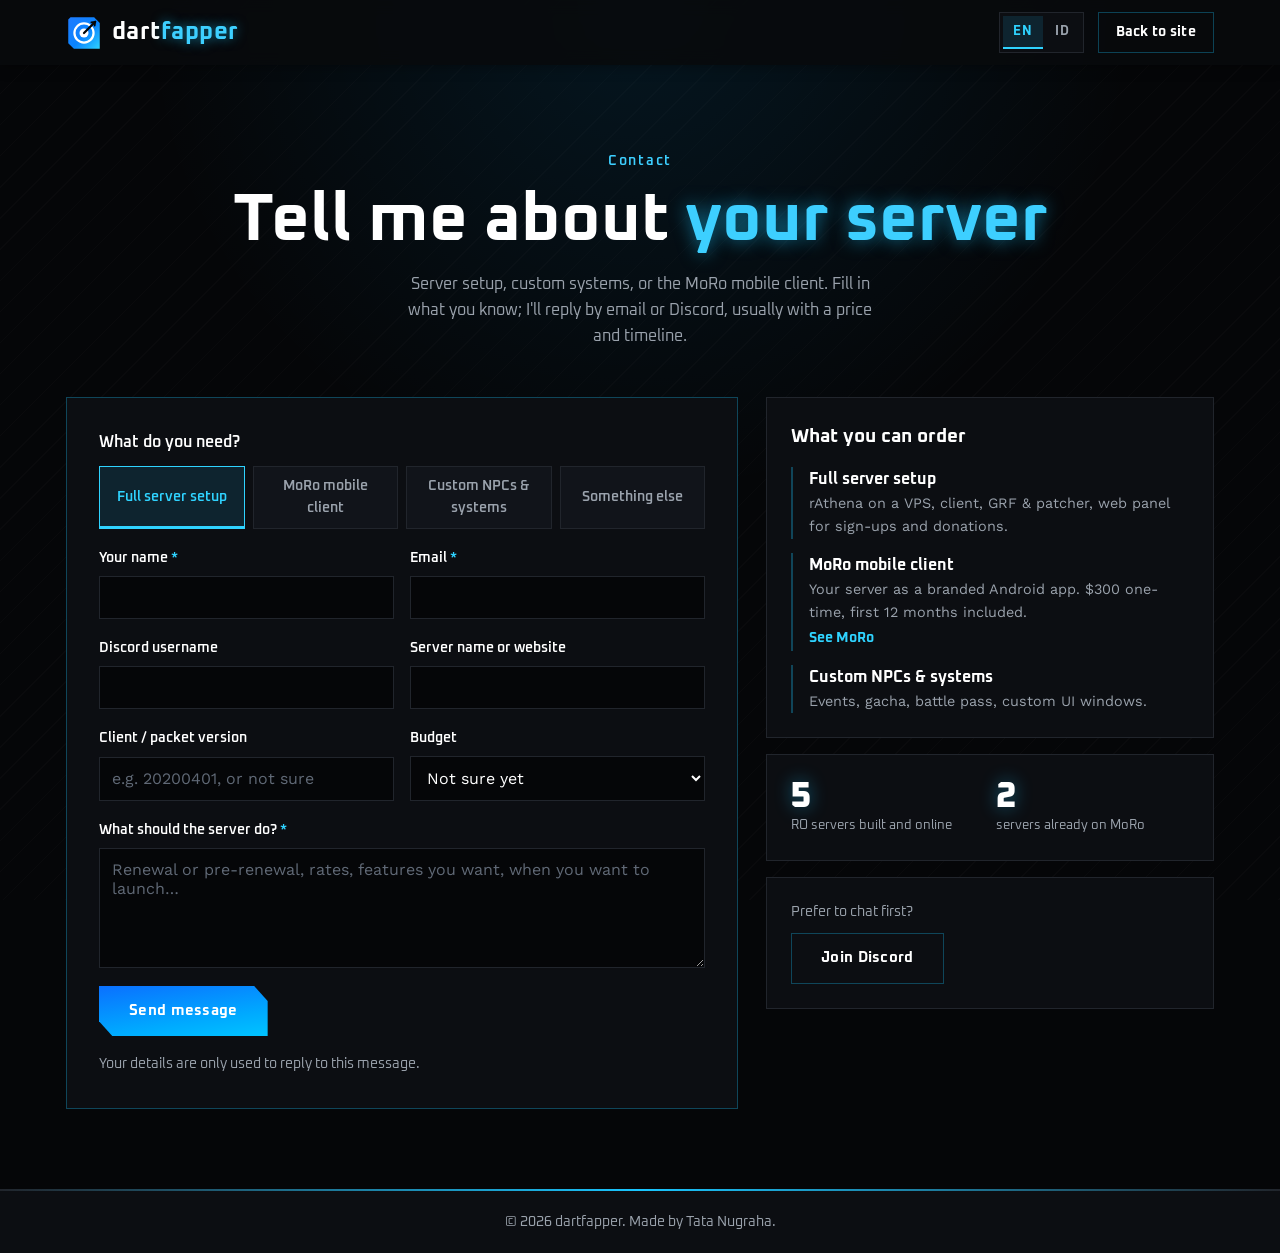
==== contact/index.html @ cf169eae "halaman kontak + endpoint /api/contact untuk lead Google Ads - contact/: form kontak (layanan, nama," ====
<!DOCTYPE html>
<html lang="en">
<head>
  <meta charset="UTF-8">
  <meta name="viewport" content="width=device-width, initial-scale=1.0">
  <title>Contact · Ragnarok server setup & MoRo mobile client · dartfapper</title>
  <meta name="description" content="Contact dartfapper about a Ragnarok Online private server: rAthena setup, custom NPCs and systems, client and patcher, web panel, or the MoRo Android client for your server.">
  <meta property="og:title" content="Contact · dartfapper">
  <meta property="og:description" content="Ragnarok server setup, custom systems, and the MoRo mobile client. Tell me about your server and I'll get back to you.">
  <meta property="og:image" content="../assets/images/servers/newera.jpg">
  <meta name="theme-color" content="#050608">
  <link rel="icon" href="../assets/images/favicon.svg" type="image/svg+xml">

  <link rel="preconnect" href="https://fonts.googleapis.com">
  <link rel="preconnect" href="https://fonts.gstatic.com" crossorigin>
  <link href="https://fonts.googleapis.com/css2?family=Oxanium:wght@400;500;600;700;800&family=Work+Sans:wght@400;600&display=swap" rel="stylesheet">
  <link rel="stylesheet" href="../assets/css/style.css">
</head>

<body>

  <header class="header active" data-header>
    <div class="container">
      <a href="../" class="logo" aria-label="dartfapper home">
        <img src="../assets/images/favicon.svg" width="36" height="36" alt="">
        <span>dart<b>fapper</b></span>
      </a>
      <div class="header-actions">
        <div class="lang-switch" role="group" aria-label="Language">
          <button type="button" data-lang-btn="en" aria-pressed="true">EN</button>
          <button type="button" data-lang-btn="id" aria-pressed="false">ID</button>
        </div>
        <a href="../" class="btn btn-ghost login-btn contact-back" data-i18n="contact.back">Back to site</a>
      </div>
    </div>
  </header>

  <main class="contact-page">
    <section class="section">
      <div class="container">
        <p class="section-subtitle" data-i18n="contact.kicker">Contact</p>
        <h1 class="h1 section-title" data-i18n-html="contact.title">Tell me about <span class="span">your server</span></h1>
        <p class="section-text" data-i18n="contact.text">Server setup, custom systems, or the MoRo mobile client. Fill in what you know; I'll reply by email or Discord, usually with a price and timeline.</p>

        <div class="contact-grid">
          <form class="contact-form" data-contact-form novalidate>
            <fieldset class="contact-services">
              <legend data-i18n="contact.f.service">What do you need?</legend>
              <label><input type="radio" name="service" value="server" checked><span data-i18n="contact.s.server">Full server setup</span></label>
              <label><input type="radio" name="service" value="moro"><span data-i18n="contact.s.moro">MoRo mobile client</span></label>
              <label><input type="radio" name="service" value="custom"><span data-i18n="contact.s.custom">Custom NPCs & systems</span></label>
              <label><input type="radio" name="service" value="other"><span data-i18n="contact.s.other">Something else</span></label>
            </fieldset>

            <div class="contact-row">
              <label class="field req"><span data-i18n="contact.f.name">Your name</span>
                <input name="name" required maxlength="80" autocomplete="name"></label>
              <label class="field req"><span data-i18n="contact.f.email">Email</span>
                <input name="email" type="email" required maxlength="120" autocomplete="email"></label>
            </div>
            <div class="contact-row">
              <label class="field"><span data-i18n="contact.f.discord">Discord username</span>
                <input name="discord" maxlength="60" autocomplete="off"></label>
              <label class="field"><span data-i18n="contact.f.server">Server name or website</span>
                <input name="server" maxlength="120"></label>
            </div>
            <div class="contact-row">
              <label class="field"><span data-i18n="contact.f.packet">Client / packet version</span>
                <input name="packetver" maxlength="40" data-i18n-ph="contact.f.packetPh" placeholder="e.g. 20200401, or not sure"></label>
              <label class="field"><span data-i18n="contact.f.budget">Budget</span>
                <select name="budget">
                  <option value="" data-i18n="contact.b.unsure">Not sure yet</option>
                  <option value="<$100">&lt; $100</option>
                  <option value="$100-300">$100 – $300</option>
                  <option value="$300-1000">$300 – $1,000</option>
                  <option value="$1000+">$1,000+</option>
                </select></label>
            </div>
            <label class="field req"><span data-i18n="contact.f.message">What should the server do?</span>
              <textarea name="message" required minlength="10" maxlength="2000" rows="5" data-i18n-ph="contact.f.messagePh" placeholder="Renewal or pre-renewal, rates, features you want, when you want to launch…"></textarea></label>

            <!-- left empty by people; bots fill it -->
            <label class="hp" aria-hidden="true">Website <input name="website" tabindex="-1" autocomplete="off"></label>

            <p class="contact-error" data-contact-error role="alert" hidden></p>
            <button class="btn btn-primary" type="submit" data-contact-submit data-i18n="contact.submit">Send message</button>
            <p class="contact-note" data-i18n="contact.privacy">Your details are only used to reply to this message.</p>
          </form>

          <aside class="contact-aside">
            <div class="contact-card">
              <h2 data-i18n="contact.a.title">What you can order</h2>
              <ul class="contact-offer">
                <li><strong data-i18n="contact.s.server">Full server setup</strong><span data-i18n="contact.a.server">rAthena on a VPS, client, GRF & patcher, web panel for sign-ups and donations.</span></li>
                <li><strong data-i18n="contact.s.moro">MoRo mobile client</strong><span data-i18n="contact.a.moro">Your server as a branded Android app. $300 one-time, first 12 months included.</span><a href="../moro/" data-i18n="contact.a.moroLink">See MoRo</a></li>
                <li><strong data-i18n="contact.s.custom">Custom NPCs & systems</strong><span data-i18n="contact.a.custom">Events, gacha, battle pass, custom UI windows.</span></li>
              </ul>
            </div>
            <div class="contact-card contact-proof">
              <p><strong>5</strong><span data-i18n="contact.a.servers">RO servers built and online</span></p>
              <p><strong>2</strong><span data-i18n="contact.a.moroCount">servers already on MoRo</span></p>
            </div>
            <div class="contact-card">
              <p class="contact-note" data-i18n="contact.a.discordText">Prefer to chat first?</p>
              <a href="#" class="btn btn-ghost" data-discord target="_blank" rel="noopener" data-i18n="cta.discord">Join Discord</a>
            </div>
          </aside>
        </div>
      </div>
    </section>
  </main>

  <footer class="footer">
    <div class="footer-bottom">
      <div class="container">
        <p class="copyright">&copy; <span data-year></span> dartfapper. <span data-i18n="footer.by">Made by Tata Nugraha.</span></p>
      </div>
    </div>
  </footer>

  <script src="../assets/js/data.js"></script>
  <script src="../assets/js/i18n.js"></script>
  <script src="../assets/js/contact.js"></script>
</body>
</html>
---- assets/css/style.css ----
/*-----------------------------------*\
  #VARIABEL
\*-----------------------------------*/
:root {
  /* warna dasar (ngikutin palet Unigine) */
  /* dasar gelap netral; biru cuma dipakai sebagai cahaya/glow */
  --bg-deep: #050608;
  --bg-surface: #0C0E12;
  --bg-surface-2: #11141A;
  --bg-surface-alpha-90: rgba(8, 10, 13, .9);
  --glow: hsl(195, 100%, 55%);
  --glow-strong: hsl(205, 100%, 60%);
  --glow-alpha-30: hsla(195, 100%, 55%, .3);
  --glow-alpha-12: hsla(195, 100%, 55%, .12);
  --cyan: #2FD3FF;
  --gold: #E0A93B;

  --gradient-1: linear-gradient(to right bottom, hsl(215,100%,52%), hsl(200,100%,50%), hsl(188,100%,50%));
  --gradient-2: linear-gradient(90deg, transparent 0%, hsl(195,100%,55%) 50%, transparent 100%);

  --text-white: #fff;
  --text-gainsboro: hsl(0, 0%, 87%);
  --text-muted: hsl(215, 10%, 64%);
  --text-purple: hsl(195, 100%, 62%);

  --border-space-cadet: hsl(215, 14%, 15%);

  --ff-oxanium: "Oxanium", system-ui, sans-serif;
  --ff-work: "Work Sans", system-ui, sans-serif;

  --section-spacing: 80px;

  --clip-btn: polygon(0 0, 92% 0, 100% 30%, 100% 100%, 8% 100%, 0 70%);
  --clip-card: polygon(0 0, 94% 0, 100% 12%, 100% 100%, 6% 100%, 0 88%);
  --clip-tag: polygon(0 0, 100% 0, 94% 100%, 0 100%);
  --clip-tag-r: polygon(6% 0, 100% 0, 100% 100%, 0 100%);

  --transition-1: 250ms ease;
  --cubic-out: cubic-bezier(.05, .83, .52, .97);
}

/*-----------------------------------*\
  #RESET
\*-----------------------------------*/
*, *::before, *::after { margin: 0; padding: 0; box-sizing: border-box; }
li { list-style: none; }
a, img, span, button { display: block; }
a { color: inherit; text-decoration: none; }
img { height: auto; max-width: 100%; }
button { background: none; border: none; font: inherit; color: inherit; cursor: pointer; }
html { font-family: var(--ff-oxanium); scroll-behavior: smooth; }
body {
  background-color: var(--bg-deep);
  background-image:
    radial-gradient(circle at 50% 0%, hsla(200,100%,50%,.10), transparent 45%),
    repeating-linear-gradient(135deg, hsla(0,0%,100%,.018) 0 1px, transparent 1px 22px);
  background-attachment: fixed;
  color: var(--text-gainsboro);
  font-size: 1rem;
  line-height: 1.6;
  overflow-x: hidden;
}
body.nav-active { overflow: hidden; }
:focus-visible { outline: 3px solid var(--cyan); outline-offset: 3px; }
@media (prefers-reduced-motion: reduce) {
  html { scroll-behavior: auto; }
  *, *::before, *::after { transition: none !important; animation: none !important; }
}

/*-----------------------------------*\
  #KOMPONEN
\*-----------------------------------*/
.container { width: 100%; max-width: 1180px; margin-inline: auto; padding-inline: 16px; }
.section { padding-block: var(--section-spacing); }

.section-subtitle {
  color: var(--text-purple);
  font-weight: 600;
  letter-spacing: .12em;
  font-size: .9rem;
  text-align: center;
  margin-bottom: 10px;
}
.h1, .h2 { color: var(--text-white); line-height: 1.12; font-weight: 700; }
.h1 { font-size: clamp(2.2rem, 6vw, 4.2rem); }
.h2 { font-size: clamp(1.8rem, 4vw, 2.8rem); }
.section-title { text-align: center; margin-bottom: 14px; }
.section-title .span { display: inline; color: var(--text-purple); text-shadow: 0 0 18px hsla(195,100%,55%,.55); }
.section-text { color: var(--text-muted); text-align: center; max-width: 52ch; margin: 0 auto 48px; }

.btn {
  display: inline-block;
  color: var(--text-white);
  font-weight: 700;
  font-size: .95rem;
  letter-spacing: .02em;
  padding: 13px 30px;
  clip-path: var(--clip-btn);
  transition: var(--transition-1);
}
.btn-primary { background: var(--gradient-1); background-size: 200% 100%; background-position: 0 0; }
.btn-primary:hover, .btn-primary:focus-visible { background-position: 100% 0; }
.btn-ghost { clip-path: none; background: transparent; color: var(--text-white); box-shadow: inset 0 0 0 1px var(--glow-alpha-30); }
.btn-ghost:hover, .btn-ghost:focus-visible { background: var(--glow-alpha-12); color: var(--cyan); }
.btn:active { transform: translateY(2px); }

/* reveal pas di-scroll */
[data-reveal] { opacity: 0; transform: translateY(24px); transition: opacity .6s var(--cubic-out), transform .6s var(--cubic-out); }
[data-reveal].revealed { opacity: 1; transform: none; }

/*-----------------------------------*\
  #HEADER
\*-----------------------------------*/
.header {
  position: fixed; inset: 0 0 auto 0; z-index: 10;
  padding-block: 16px;
  transition: var(--transition-1);
}
.header.active { background: var(--bg-surface-alpha-90); backdrop-filter: blur(8px); box-shadow: 0 2px 12px hsla(0,0%,0%,.35); padding-block: 12px; }
.header .container { display: flex; align-items: center; gap: 20px; }

.logo { display: flex; align-items: center; gap: 10px; color: var(--text-white); font-size: 1.5rem; font-weight: 700; letter-spacing: .02em; }
.logo b { color: var(--text-purple); font-weight: 700; text-shadow: 0 0 12px hsla(195,100%,55%,.6); }

.header-actions { margin-inline-start: auto; display: flex; align-items: center; gap: 14px; }
.header-btn { padding: 10px 22px; font-size: .9rem; }
.login-btn { padding: 9px 18px; font-size: .9rem; }
.login-btn[hidden], .account-chip[hidden] { display: none; }

.account-chip { display: flex; align-items: center; gap: 8px; padding: 4px 12px 4px 4px; border: 1px solid var(--border-space-cadet); background: var(--bg-surface); color: var(--text-white); font-weight: 600; font-size: .9rem; transition: var(--transition-1); }
.account-chip:hover, .account-chip:focus-visible { box-shadow: inset 0 0 0 1px var(--glow-alpha-30); color: var(--cyan); }
.account-chip img { width: 28px; height: 28px; border-radius: 50%; object-fit: cover; }
.account-chip span { max-width: 14ch; overflow: hidden; text-overflow: ellipsis; white-space: nowrap; }
@media (max-width: 480px) { .account-chip { padding-right: 4px; } .account-chip span { display: none; } }

.lang-switch { display: flex; border: 1px solid var(--border-space-cadet); background: var(--bg-surface); padding: 3px; gap: 2px; }
.lang-switch button { font-weight: 700; font-size: .8rem; letter-spacing: .06em; padding: 6px 10px; color: var(--text-muted); transition: var(--transition-1); }
.lang-switch button:hover { color: var(--text-white); }
.lang-switch button[aria-pressed="true"] { background: var(--glow-alpha-12); color: var(--cyan); box-shadow: inset 0 -2px 0 var(--cyan); }

.navbar-list { display: flex; gap: 6px; }
.navbar-link {
  color: var(--text-white); font-weight: 600; font-size: .95rem;
  padding: 8px 16px; position: relative; transition: var(--transition-1);
}
.navbar-link::after {
  content: ""; position: absolute; left: 16px; right: 16px; bottom: 2px; height: 2px;
  background: var(--gradient-1); transform: scaleX(0); transition: var(--transition-1);
}
.navbar-link:hover::after, .navbar-link.active::after { transform: scaleX(1); }

.nav-toggle-btn { display: none; flex-direction: column; gap: 5px; padding: 6px; }
.nav-toggle-btn .line { width: 26px; height: 3px; background: var(--text-white); transition: var(--transition-1); }
.nav-toggle-btn.active .line:nth-child(1) { transform: translateY(8px) rotate(45deg); }
.nav-toggle-btn.active .line:nth-child(2) { opacity: 0; }
.nav-toggle-btn.active .line:nth-child(3) { transform: translateY(-8px) rotate(-45deg); }

/*-----------------------------------*\
  #HERO
\*-----------------------------------*/
.hero {
  padding-top: 150px;
  text-align: center;
  position: relative;
  overflow: hidden;
  background: radial-gradient(ellipse at 50% 85%, hsla(198,100%,50%,.22), transparent 55%);
}
.hero-title { margin-bottom: 18px; }
.hero-text { font-family: var(--ff-work); color: var(--text-muted); max-width: 50ch; margin: 0 auto 30px; font-size: 1.05rem; }
.hero-cta { display: flex; gap: 14px; justify-content: center; flex-wrap: wrap; }
.hero-stats { display: flex; justify-content: center; gap: 0; margin-top: 44px; flex-wrap: wrap; }
.hero-stats li { padding: 4px 32px; text-align: center; border-left: 1px solid var(--border-space-cadet); }
.hero-stats li:first-child { border-left: 0; }
.hero-stats strong { display: block; font-size: 2rem; font-weight: 800; color: var(--text-white); line-height: 1.1; text-shadow: 0 0 18px hsla(195,100%,55%,.45); }
.hero-stats span { font-size: .85rem; color: var(--text-muted); }
.hero-banner { margin-top: 24px; max-width: 1200px; margin-inline: auto; position: relative; }
.hero-banner::after {
  content: ""; position: absolute; left: 0; right: 0; bottom: 0; height: 30%;
  background: linear-gradient(to top, var(--bg-deep), transparent);
}
.hero-banner img { width: 100%; animation: float 6s ease-in-out infinite; }
@keyframes float { 50% { transform: translateY(-10px); } }

/*-----------------------------------*\
  #GAMES (gaya match list)
\*-----------------------------------*/
.game-list { display: grid; gap: 28px; }

.game-item {
  display: grid;
  grid-template-columns: 120px 1fr 180px 220px;
  align-items: center;
  gap: 24px;
  padding: 22px 28px;
  background: linear-gradient(90deg, hsla(198,100%,50%,.07), var(--bg-surface) 40%);
  border: 1px solid var(--border-space-cadet);
  clip-path: var(--clip-card);
  position: relative;
  transition: var(--transition-1);
}
.game-item::before {
  content: ""; position: absolute; left: 0; right: 0; bottom: 0; height: 2px; background: var(--gradient-2);
}
.game-item:hover { border-color: var(--glow-alpha-30); box-shadow: 0 0 24px var(--glow-alpha-12) inset; }

.game-emblem { width: 120px; filter: drop-shadow(0 0 14px hsla(195,100%,55%,.35)); }

.game-name { color: var(--text-white); font-size: clamp(1.4rem, 2.6vw, 2rem); font-weight: 700; line-height: 1.1; margin-bottom: 8px; }
.game-tag {
  display: inline-block; font-size: .8rem; font-weight: 600; color: var(--text-white);
  background: var(--gradient-1); padding: 3px 18px 3px 10px; clip-path: var(--clip-tag); margin-bottom: 10px;
}
.game-blurb { color: var(--text-muted); font-family: var(--ff-work); font-size: .95rem; max-width: 52ch; }

.game-status { text-align: center; }
.status-word { font-size: 2rem; font-weight: 800; line-height: 1; color: var(--text-white); }
.status-word[data-s="live"] { color: #4BE38A; }
.status-word[data-s="beta"] { color: var(--gold); }
.status-word[data-s="soon"] { color: var(--text-purple); }
.status-word { text-shadow: 0 0 16px currentColor; }
.status-info { font-size: .85rem; color: var(--text-muted); margin-top: 6px; }
.status-dot { display: inline-block; width: 9px; height: 9px; border-radius: 50%; background: #4BE38A; margin-right: 6px; vertical-align: middle; box-shadow: 0 0 0 0 #4BE38A; animation: ping 2s infinite; }
@keyframes ping { 70% { box-shadow: 0 0 0 8px transparent; } }

.game-action { text-align: right; }
.game-action .btn { width: 100%; text-align: center; }
.btn-off {
  display: inline-block; width: 100%; text-align: center; padding: 13px 20px;
  font-weight: 600; font-size: .9rem; color: var(--text-muted);
  border: 1px dashed var(--border-space-cadet);
}

/*-----------------------------------*\
  #PORTFOLIO
\*-----------------------------------*/
.server-grid { display: grid; grid-template-columns: repeat(3, 1fr); gap: 24px; }
.server-item.is-featured { grid-column: span 2; }
.server-item.is-wide { grid-column: 1 / -1; }
.is-wide .server-card { display: grid; grid-template-columns: 1.3fr 1fr; }
.is-wide .browser { border-bottom: 0; border-right: 1px solid var(--border-space-cadet); }
.is-wide .server-body { display: flex; flex-direction: column; justify-content: center; padding: 28px 32px; }
.is-wide .server-name { font-size: 1.8rem; }
.server-card {
  display: flex; flex-direction: column; height: 100%;
  background: var(--bg-surface); border: 1px solid var(--border-space-cadet);
  position: relative; transition: border-color .25s ease, box-shadow .25s ease, transform .25s ease;
}
a.server-card:hover, a.server-card:focus-visible { border-color: var(--glow-alpha-30); box-shadow: 0 0 0 1px var(--glow-alpha-12), 0 18px 40px -18px hsla(195,100%,50%,.45); transform: translateY(-3px); }
.browser { border-bottom: 1px solid var(--border-space-cadet); }
.browser-bar { display: flex; align-items: center; gap: 12px; padding: 8px 12px; background: var(--bg-surface-2); }
.browser-bar .dots { display: flex; gap: 5px; }
.browser-bar .dots i { width: 8px; height: 8px; border-radius: 50%; background: #262C38; }
.browser-bar .url { flex: 1; font-size: .75rem; color: var(--text-muted); background: var(--bg-deep); padding: 3px 10px; white-space: nowrap; overflow: hidden; text-overflow: ellipsis; }
.browser-shot { aspect-ratio: 16 / 10; overflow: hidden; position: relative; background: var(--bg-deep); }
.browser-shot img { width: 100%; height: 100%; object-fit: cover; object-position: top center; transition: transform .6s var(--cubic-out), filter .3s ease; filter: saturate(.9) brightness(.92); }
.browser-shot::after { content: ""; position: absolute; inset: 0; background: linear-gradient(to top, hsla(220,20%,4%,.55), transparent 45%); }
a.server-card:hover .browser-shot img { transform: scale(1.04); filter: none; }
.is-featured .browser-shot { aspect-ratio: auto; flex: 1; min-height: 220px; }
.is-featured .browser-shot img { position: absolute; inset: 0; }
.is-featured .browser { flex: 1; display: flex; flex-direction: column; }

.server-body { padding: 18px 20px 20px; }
.server-head { display: flex; justify-content: space-between; align-items: center; gap: 10px; margin-bottom: 6px; }
.server-name { color: var(--text-white); font-size: 1.35rem; line-height: 1.15; }
.is-featured .server-name { font-size: 1.8rem; }
.server-status { display: inline-flex; align-items: center; font-size: .78rem; font-weight: 700; padding: 3px 10px; border: 1px solid; white-space: nowrap; }
.server-status[data-s="online"] { color: #4BE38A; border-color: hsla(145,70%,58%,.35); background: hsla(145,70%,58%,.08); }
.server-status[data-s="soon"] { color: var(--cyan); border-color: var(--glow-alpha-30); background: var(--glow-alpha-12); }
.server-status[data-s="offline"] { color: var(--text-muted); border-color: var(--border-space-cadet); }
.server-status .status-dot { width: 7px; height: 7px; }
.server-meta { display: flex; align-items: center; gap: 10px; font-size: .88rem; color: var(--text-muted); margin-bottom: 14px; flex-wrap: wrap; }
.chip { display: inline-block; font-size: .75rem; font-weight: 700; color: var(--text-white); background: var(--gradient-1); padding: 2px 14px 2px 8px; clip-path: var(--clip-tag); }
.server-stats { display: grid; grid-template-columns: 1fr 1fr; gap: 1px; background: var(--border-space-cadet); border: 1px solid var(--border-space-cadet); margin-bottom: 14px; }
.server-stats div { background: var(--bg-surface); padding: 8px 12px; }
.server-stats dt { font-size: .72rem; color: var(--text-muted); }
.server-stats dd { font-size: 1rem; font-weight: 700; color: var(--text-white); }
.server-link { display: inline-flex; align-items: center; gap: 8px; font-weight: 700; font-size: .85rem; color: var(--cyan); }
.server-link::before { content: ""; width: 22px; height: 2px; background: var(--gradient-1); transition: width .25s ease; }
a.server-card:hover .server-link::before { width: 34px; }
.server-card[data-status="soon"] .server-link { color: var(--text-muted); }

/*-----------------------------------*\
  #JASA
\*-----------------------------------*/
.service { padding-top: 0; }
.service-card {
  display: grid; grid-template-columns: 1fr 260px; align-items: center; gap: 40px;
  padding: 48px 56px;
  background:
    radial-gradient(circle at 85% 50%, hsla(198,100%,50%,.18), transparent 45%),
    var(--bg-surface);
  border: 1px solid var(--glow-alpha-30);
  clip-path: var(--clip-card);
}
.service-copy .section-subtitle { text-align: left; }
.service-copy .h2 { margin-bottom: 14px; }
.service-text { font-family: var(--ff-work); color: var(--text-gainsboro); max-width: 52ch; margin-bottom: 18px; }
.service-points { display: grid; grid-template-columns: 1fr 1fr; gap: 8px 24px; margin-bottom: 28px; }
.service-points li { padding-left: 22px; position: relative; font-size: .95rem; }
.service-points li::before {
  content: ""; position: absolute; left: 0; top: .5em; width: 10px; height: 10px;
  background: var(--gradient-1); clip-path: polygon(50% 0, 100% 50%, 50% 100%, 0 50%);
}
.service-proof { text-align: center; padding: 28px 10px; border-left: 1px solid var(--glow-alpha-30); }
.service-proof strong { display: block; font-size: 5rem; font-weight: 800; line-height: 1; color: var(--text-white); text-shadow: 0 0 30px hsla(195,100%,55%,.6); }
.service-proof span { color: var(--text-muted); font-size: .95rem; }

/*-----------------------------------*\
  #NEWS
\*-----------------------------------*/
.news-list { display: grid; grid-template-columns: repeat(3, 1fr); gap: 28px; }

.news-card {
  background: var(--bg-surface);
  border: 1px solid var(--border-space-cadet);
  height: 100%;
  display: flex; flex-direction: column;
  transition: var(--transition-1);
}
.news-card:hover { transform: translateY(-4px); border-color: var(--glow-alpha-30); box-shadow: 0 0 28px var(--glow-alpha-12); }

.news-thumb {
  aspect-ratio: 16 / 10; position: relative; overflow: hidden;
  display: grid; place-items: center;
  background:
    radial-gradient(circle at 50% 55%, hsla(198,100%,50%,.28), transparent 60%),
    repeating-linear-gradient(135deg, hsla(0,0%,100%,.05) 0 2px, transparent 2px 16px),
    var(--bg-surface-2);
}
.news-thumb img { width: 46%; transition: transform .5s var(--cubic-out); filter: drop-shadow(0 10px 20px hsla(0,0%,0%,.5)); }
.news-card:hover .news-thumb img { transform: scale(1.08) rotate(-3deg); }
.news-chip {
  position: absolute; left: 0; bottom: 0; background: var(--gradient-1);
  color: var(--text-white); font-size: .75rem; font-weight: 700; padding: 4px 18px 4px 12px; clip-path: var(--clip-tag);
}

.news-body { padding: 20px 22px 24px; display: flex; flex-direction: column; flex: 1; }
.news-date { font-size: .82rem; color: var(--text-purple); margin-bottom: 8px; }
.news-title { color: var(--text-white); font-size: 1.2rem; line-height: 1.3; margin-bottom: 10px; }
.news-text { font-family: var(--ff-work); font-size: .93rem; color: var(--text-muted); margin-bottom: 16px; flex: 1; }
.news-link { font-weight: 700; font-size: .85rem; color: var(--text-white); display: inline-flex; align-items: center; gap: 8px; }
.news-link::before { content: ""; width: 26px; height: 2px; background: var(--gradient-1); }
.news-link:hover { color: var(--cyan); }

/*-----------------------------------*\
  #FOOTER
\*-----------------------------------*/
.footer { background: var(--bg-surface); border-top: 1px solid var(--border-space-cadet); position: relative; }
.footer::before { content: ""; position: absolute; top: -1px; left: 0; right: 0; height: 2px; background: var(--gradient-2); }
.footer-top .container { display: grid; grid-template-columns: 1.4fr 1fr 1fr 1.4fr; gap: 40px; }
.footer-text { font-family: var(--ff-work); font-size: .93rem; color: var(--text-muted); margin: 14px 0 18px; max-width: 36ch; }
.footer-list-title { color: var(--text-white); font-weight: 700; font-size: 1.1rem; margin-bottom: 14px; }
.footer-link { color: var(--text-muted); padding-block: 5px; transition: var(--transition-1); }
.footer-link:hover { color: var(--text-purple); transform: translateX(4px); }

.footer-bottom { border-top: 1px solid var(--border-space-cadet); padding-block: 20px; }
.copyright { font-size: .88rem; color: var(--text-muted); text-align: center; }
.copyright.small { font-size: .78rem; opacity: .8; margin-top: 4px; }
.copyright a, .copyright span { display: inline; }
.copyright a { color: var(--text-purple); }

.back-top-btn {
  position: fixed; right: 20px; bottom: 20px; z-index: 5;
  width: 44px; height: 44px; display: grid; place-items: center;
  background: var(--gradient-1); color: var(--text-white); clip-path: var(--clip-btn);
  opacity: 0; visibility: hidden; transform: translateY(10px); transition: var(--transition-1);
}
.back-top-btn.active { opacity: 1; visibility: visible; transform: none; }

/*-----------------------------------*\
  #RESPONSIVE
\*-----------------------------------*/
@media (max-width: 1000px) {
  .game-item { grid-template-columns: 100px 1fr; row-gap: 18px; }
  .game-emblem { width: 100px; }
  .game-status { text-align: left; display: flex; align-items: baseline; gap: 12px; }
  .game-status, .game-action { grid-column: 2; }
  .game-action .btn, .btn-off { width: auto; }
  .news-list { grid-template-columns: repeat(2, 1fr); }
  .footer-top .container { grid-template-columns: 1fr 1fr; }
  .service-card { grid-template-columns: 1fr; padding: 36px 28px; }
  .service-proof { border-left: 0; border-top: 1px solid var(--glow-alpha-30); text-align: left; padding: 20px 0 0; }
  .server-grid { grid-template-columns: repeat(2, 1fr); }
  .server-item.is-featured { grid-column: span 2; }
  .is-featured .browser-shot { aspect-ratio: 16 / 9; min-height: 0; flex: none; }
  .is-featured .browser-shot img { position: static; }
  .is-wide .server-card { grid-template-columns: 1fr; }
  .is-wide .browser { border-right: 0; border-bottom: 1px solid var(--border-space-cadet); }
}

@media (max-width: 820px) {
  .nav-toggle-btn { display: flex; }
  .header-btn { display: none; }
  .header .container { justify-content: space-between; }
  .hero-stats li { padding: 4px 18px; }
  .navbar {
    position: fixed; inset: 68px 0 auto 0; background: var(--bg-surface);
    border-bottom: 1px solid var(--border-space-cadet);
    max-height: 0; overflow: hidden; transition: max-height .35s ease;
  }
  .navbar.active { max-height: 320px; }
  .navbar-list { flex-direction: column; padding: 10px 16px 18px; }
  .navbar-link { padding: 12px 0; }
  .navbar-link::after { left: 0; right: auto; width: 40px; }
}

@media (max-width: 600px) {
  :root { --section-spacing: 56px; }
  .hero { padding-top: 120px; }
  .game-item { grid-template-columns: 72px 1fr; padding: 18px; gap: 16px; clip-path: none; }
  .game-emblem { width: 72px; }
  .game-status, .game-action { grid-column: 1 / -1; }
  .game-action .btn, .btn-off { width: 100%; }
  .news-list { grid-template-columns: 1fr; }
  .footer-top .container { grid-template-columns: 1fr; }
  .service-card { clip-path: none; padding: 28px 20px; }
  .service-points { grid-template-columns: 1fr; }
  .server-grid { grid-template-columns: 1fr; }
  .server-item.is-featured, .server-item.is-wide { grid-column: auto; }
  .hero-stats { display: grid; grid-template-columns: repeat(3, 1fr); }
  .hero-stats li { padding: 4px 6px; }
  .hero-stats strong { font-size: 1.5rem; }
  .hero-stats span { font-size: .75rem; display: block; line-height: 1.3; }
  .hero-cta .btn { flex: 1 1 100%; text-align: center; }
}

/*-----------------------------------*\
  #KONTAK (contact/)
\*-----------------------------------*/
.contact-page { padding-top: 70px; min-height: calc(100vh - 70px); }
.contact-grid { display: grid; grid-template-columns: 1.5fr 1fr; gap: 28px; align-items: start; text-align: left; }
.contact-form, .contact-card { background: var(--bg-surface); border: 1px solid var(--border-space-cadet); }
.contact-form { display: grid; gap: 18px; padding: 32px; border-color: var(--glow-alpha-30); }
.contact-services { border: 0; display: grid; grid-template-columns: repeat(4, 1fr); gap: 8px; }
.contact-services legend { color: var(--text-white); font-weight: 600; margin-bottom: 10px; }
.contact-services label { position: relative; cursor: pointer; }
.contact-services input { position: absolute; opacity: 0; }
.contact-services span { display: grid; place-items: center; height: 100%; min-height: 52px; padding: 8px 10px; text-align: center; font-weight: 600; font-size: .88rem; color: var(--text-muted); border: 1px solid var(--border-space-cadet); background: var(--bg-surface-2); transition: var(--transition-1); }
.contact-services label:hover span { color: var(--text-white); }
.contact-services input:checked + span { color: var(--cyan); border-color: var(--cyan); background: var(--glow-alpha-12); box-shadow: inset 0 -2px 0 var(--cyan); }
.contact-services input:focus-visible + span { outline: 3px solid var(--cyan); outline-offset: 2px; }
.contact-row { display: grid; grid-template-columns: 1fr 1fr; gap: 16px; }
.field { display: grid; gap: 6px; font-weight: 600; font-size: .9rem; color: var(--text-white); }
.field span { display: inline; }
.field input, .field select, .field textarea {
  width: 100%; font: 400 1rem var(--ff-work); color: var(--text-white);
  background: var(--bg-deep); border: 1px solid var(--border-space-cadet); padding: 11px 12px; transition: var(--transition-1);
}
.field textarea { resize: vertical; min-height: 120px; }
.field input:focus, .field select:focus, .field textarea:focus { outline: none; border-color: var(--cyan); box-shadow: 0 0 0 3px var(--glow-alpha-12); }
.field ::placeholder { color: hsl(215, 10%, 42%); }
.hp { position: absolute; left: -9999px; width: 1px; height: 1px; overflow: hidden; }
.contact-error { color: #FF7A7A; background: hsla(0,100%,70%,.08); border: 1px solid hsla(0,100%,70%,.3); padding: 10px 14px; font-size: .92rem; }
.contact-error[hidden] { display: none; }
.contact-form .btn { justify-self: start; }
.contact-form .btn:disabled { opacity: .6; cursor: wait; }
.contact-note { font-size: .85rem; color: var(--text-muted); }
.contact-aside { display: grid; gap: 16px; }
.contact-card { padding: 24px; }
.contact-card h2 { color: var(--text-white); font-size: 1.2rem; margin-bottom: 14px; }
.contact-card .btn { margin-top: 10px; }
.contact-offer { display: grid; gap: 14px; }
.contact-offer li { padding-left: 16px; border-left: 2px solid var(--glow-alpha-30); }
.contact-offer strong { display: block; color: var(--text-white); }
.contact-offer span { display: block; font-family: var(--ff-work); font-size: .9rem; color: var(--text-muted); }
.contact-offer a { display: inline-block; margin-top: 4px; font-weight: 700; font-size: .85rem; color: var(--cyan); }
.contact-proof { display: grid; grid-template-columns: 1fr 1fr; gap: 12px; }
.contact-proof strong { display: block; font-size: 2.2rem; font-weight: 800; line-height: 1; color: var(--text-white); text-shadow: 0 0 18px hsla(195,100%,55%,.45); }
.contact-proof span { font-size: .82rem; color: var(--text-muted); }
.contact-thanks { text-align: center; padding-block: 60px; }
.contact-thanks .hero-cta { margin-top: 8px; }
.contact-page [data-reveal] { opacity: 1; transform: none; }
@media (max-width: 900px) {
  .contact-grid { grid-template-columns: 1fr; }
  .contact-services { grid-template-columns: 1fr 1fr; }
}
@media (max-width: 600px) {
  .contact-form { padding: 22px 16px; }
  .contact-row { grid-template-columns: 1fr; }
  .contact-form .btn { justify-self: stretch; text-align: center; }
}
.service-cta { justify-content: flex-start; }
.field.req > span:first-child::after { content: " *"; color: var(--cyan); }
@media (max-width: 480px) { .contact-back { display: none; } }
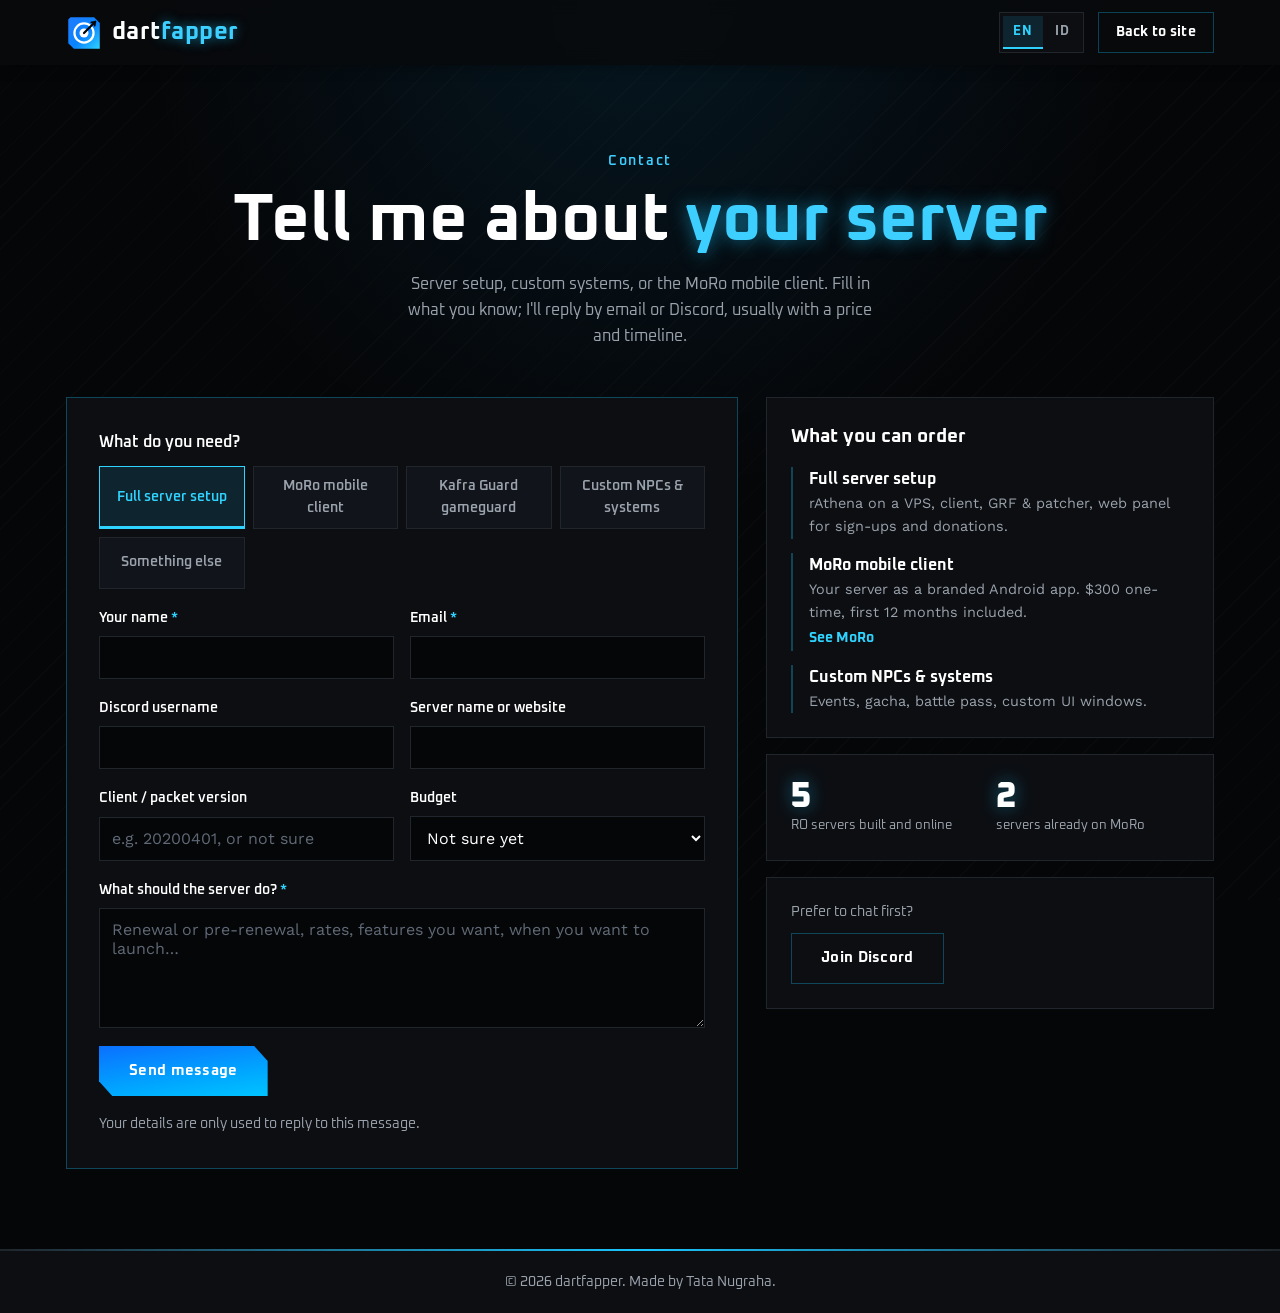
==== commit 429bc861: "situs: moro jadi MoRo (Mobile RO Engine), kartu Kafra Guard (Gameguard) di beranda, section dashboar" ====
--- a/contact/index.html
+++ b/contact/index.html
@@ -14,7 +14,7 @@
   <link rel="preconnect" href="https://fonts.googleapis.com">
   <link rel="preconnect" href="https://fonts.gstatic.com" crossorigin>
   <link href="https://fonts.googleapis.com/css2?family=Oxanium:wght@400;500;600;700;800&family=Work+Sans:wght@400;600&display=swap" rel="stylesheet">
-  <link rel="stylesheet" href="../assets/css/style.css">
+  <link rel="stylesheet" href="../assets/css/style.css?v=20261030e">
 </head>
 
 <body>
@@ -48,6 +48,7 @@
               <legend data-i18n="contact.f.service">What do you need?</legend>
               <label><input type="radio" name="service" value="server" checked><span data-i18n="contact.s.server">Full server setup</span></label>
               <label><input type="radio" name="service" value="moro"><span data-i18n="contact.s.moro">MoRo mobile client</span></label>
+              <label><input type="radio" name="service" value="kafra"><span data-i18n="contact.s.kafra">Kafra Guard gameguard</span></label>
               <label><input type="radio" name="service" value="custom"><span data-i18n="contact.s.custom">Custom NPCs & systems</span></label>
               <label><input type="radio" name="service" value="other"><span data-i18n="contact.s.other">Something else</span></label>
             </fieldset>
@@ -118,8 +119,8 @@
     </div>
   </footer>
 
-  <script src="../assets/js/data.js"></script>
-  <script src="../assets/js/i18n.js"></script>
-  <script src="../assets/js/contact.js"></script>
+  <script src="../assets/js/data.js?v=20261030e"></script>
+  <script src="../assets/js/i18n.js?v=20261030e"></script>
+  <script src="../assets/js/contact.js?v=20261030e"></script>
 </body>
 </html>
--- a/assets/css/style.css
+++ b/assets/css/style.css
@@ -60,7 +60,6 @@
   line-height: 1.6;
   overflow-x: hidden;
 }
-body.nav-active { overflow: hidden; }
 :focus-visible { outline: 3px solid var(--cyan); outline-offset: 3px; }
 @media (prefers-reduced-motion: reduce) {
   html { scroll-behavior: auto; }
@@ -125,35 +124,51 @@
 .header-actions { margin-inline-start: auto; display: flex; align-items: center; gap: 14px; }
 .header-btn { padding: 10px 22px; font-size: .9rem; }
 .login-btn { padding: 9px 18px; font-size: .9rem; }
-.login-btn[hidden], .account-chip[hidden] { display: none; }
-
-.account-chip { display: flex; align-items: center; gap: 8px; padding: 4px 12px 4px 4px; border: 1px solid var(--border-space-cadet); background: var(--bg-surface); color: var(--text-white); font-weight: 600; font-size: .9rem; transition: var(--transition-1); }
-.account-chip:hover, .account-chip:focus-visible { box-shadow: inset 0 0 0 1px var(--glow-alpha-30); color: var(--cyan); }
-.account-chip img { width: 28px; height: 28px; border-radius: 50%; object-fit: cover; }
-.account-chip span { max-width: 14ch; overflow: hidden; text-overflow: ellipsis; white-space: nowrap; }
-@media (max-width: 480px) { .account-chip { padding-right: 4px; } .account-chip span { display: none; } }
+
 
 .lang-switch { display: flex; border: 1px solid var(--border-space-cadet); background: var(--bg-surface); padding: 3px; gap: 2px; }
 .lang-switch button { font-weight: 700; font-size: .8rem; letter-spacing: .06em; padding: 6px 10px; color: var(--text-muted); transition: var(--transition-1); }
 .lang-switch button:hover { color: var(--text-white); }
 .lang-switch button[aria-pressed="true"] { background: var(--glow-alpha-12); color: var(--cyan); box-shadow: inset 0 -2px 0 var(--cyan); }
 
-.navbar-list { display: flex; gap: 6px; }
-.navbar-link {
-  color: var(--text-white); font-weight: 600; font-size: .95rem;
-  padding: 8px 16px; position: relative; transition: var(--transition-1);
-}
-.navbar-link::after {
-  content: ""; position: absolute; left: 16px; right: 16px; bottom: 2px; height: 2px;
-  background: var(--gradient-1); transform: scaleX(0); transition: var(--transition-1);
-}
-.navbar-link:hover::after, .navbar-link.active::after { transform: scaleX(1); }
-
-.nav-toggle-btn { display: none; flex-direction: column; gap: 5px; padding: 6px; }
-.nav-toggle-btn .line { width: 26px; height: 3px; background: var(--text-white); transition: var(--transition-1); }
-.nav-toggle-btn.active .line:nth-child(1) { transform: translateY(8px) rotate(45deg); }
-.nav-toggle-btn.active .line:nth-child(2) { opacity: 0; }
-.nav-toggle-btn.active .line:nth-child(3) { transform: translateY(-8px) rotate(-45deg); }
+/* Left section rail: small stars, the active section becomes a glowing sparkle. */
+.section-rail {
+  position: fixed; left: 26px; top: 50%; transform: translateY(-50%); z-index: 9;
+  display: flex; flex-direction: column; align-items: center; gap: 30px;
+}
+.section-rail::before {
+  content: ""; position: absolute; top: 6px; bottom: 6px; left: 50%; width: 1px; transform: translateX(-50%);
+  background: linear-gradient(to bottom, transparent, hsla(195,100%,80%,.28) 12%, hsla(195,100%,80%,.28) 88%, transparent);
+}
+.rail-link { position: relative; display: grid; place-items: center; width: 30px; height: 30px; }
+.rail-link::before {
+  content: ""; width: 9px; height: 13px; background: var(--text-gainsboro); opacity: .75;
+  clip-path: polygon(50% 0, 64% 36%, 100% 50%, 64% 64%, 50% 100%, 36% 64%, 0 50%, 36% 36%);
+  transition: var(--transition-1);
+}
+.rail-link::after {
+  content: ""; position: absolute; left: -10px; right: -10px; top: 50%; height: 1px;
+  background: linear-gradient(to right, transparent, var(--cyan), transparent);
+  opacity: 0; transform: scaleX(.3); transition: var(--transition-1);
+}
+.rail-link:hover::before, .rail-link:focus-visible::before { opacity: 1; background: var(--cyan); }
+.rail-link[aria-current="true"] { filter: drop-shadow(0 0 6px var(--glow)); }
+.rail-link[aria-current="true"]::before { width: 24px; height: 24px; opacity: 1; background: var(--text-white); }
+.rail-link[aria-current="true"]::after { opacity: .9; transform: none; }
+.rail-label {
+  position: absolute; left: calc(100% + 10px); top: 50%; transform: translate(-6px, -50%);
+  font-family: var(--ff-oxanium); font-weight: 600; font-size: .85rem; letter-spacing: .04em; white-space: nowrap;
+  color: var(--text-white); background: var(--bg-surface-alpha-90); padding: 4px 10px;
+  box-shadow: inset 0 0 0 1px var(--glow-alpha-30); opacity: 0; pointer-events: none; transition: var(--transition-1);
+}
+.rail-link:hover .rail-label, .rail-link:focus-visible .rail-label { opacity: 1; transform: translate(0, -50%); }
+.header-contact { padding: 9px 18px; font-size: .9rem; white-space: nowrap; }
+@media (max-width: 1260px) and (min-width: 601px) {
+  .section-rail { left: 10px; }
+  main .container, .footer .container { padding-left: 56px; }
+}
+@media (max-width: 600px) { .section-rail, .header-contact { display: none; } }
+@media (max-width: 480px) { .header .container { gap: 10px; } .header-actions { gap: 8px; } .login-btn { padding: 8px 12px; } }
 
 /*-----------------------------------*\
   #HERO
@@ -175,10 +190,19 @@
 .hero-stats span { font-size: .85rem; color: var(--text-muted); }
 .hero-banner { margin-top: 24px; max-width: 1200px; margin-inline: auto; position: relative; }
 .hero-banner::after {
-  content: ""; position: absolute; left: 0; right: 0; bottom: 0; height: 30%;
+  content: ""; position: absolute; left: 0; right: 0; bottom: 0; height: 30%; pointer-events: none;
   background: linear-gradient(to top, var(--bg-deep), transparent);
 }
-.hero-banner img { width: 100%; animation: float 6s ease-in-out infinite; }
+.hero-banner img {
+  width: 100%;
+  /* fade the art's edges into the dark page */
+  -webkit-mask-image: linear-gradient(to right, transparent, #000 12%, #000 88%, transparent), linear-gradient(to bottom, transparent, #000 10%);
+  -webkit-mask-composite: source-in;
+  mask-image: linear-gradient(to right, transparent, #000 12%, #000 88%, transparent), linear-gradient(to bottom, transparent, #000 10%);
+  mask-composite: intersect;
+  transition: transform .8s var(--cubic-out);
+}
+.hero-banner a:hover img { transform: scale(1.015); }
 @keyframes float { 50% { transform: translateY(-10px); } }
 
 /*-----------------------------------*\
@@ -389,19 +413,9 @@
 }
 
 @media (max-width: 820px) {
-  .nav-toggle-btn { display: flex; }
   .header-btn { display: none; }
   .header .container { justify-content: space-between; }
   .hero-stats li { padding: 4px 18px; }
-  .navbar {
-    position: fixed; inset: 68px 0 auto 0; background: var(--bg-surface);
-    border-bottom: 1px solid var(--border-space-cadet);
-    max-height: 0; overflow: hidden; transition: max-height .35s ease;
-  }
-  .navbar.active { max-height: 320px; }
-  .navbar-list { flex-direction: column; padding: 10px 16px 18px; }
-  .navbar-link { padding: 12px 0; }
-  .navbar-link::after { left: 0; right: auto; width: 40px; }
 }
 
 @media (max-width: 600px) {
@@ -482,3 +496,49 @@
 .service-cta { justify-content: flex-start; }
 .field.req > span:first-child::after { content: " *"; color: var(--cyan); }
 @media (max-width: 480px) { .contact-back { display: none; } }
+
+/*-----------------------------------*\
+  #FITUR NATIVE (OTTi RO)
+\*-----------------------------------*/
+.native { padding-top: 0; }
+.native-grid { display: grid; grid-template-columns: repeat(2, 1fr); gap: 24px; }
+.native-item { display: flex; flex-direction: column; background: var(--bg-surface); border: 1px solid var(--border-space-cadet); transition: border-color .25s ease, box-shadow .25s ease; }
+.native-item:hover { border-color: var(--glow-alpha-30); box-shadow: 0 0 24px var(--glow-alpha-12); }
+.native-item.is-wide { grid-column: 1 / -1; display: grid; grid-template-columns: 1.6fr 1fr; }
+.native-shot { display: grid; place-items: center; padding: 18px; background: radial-gradient(circle at 50% 50%, hsla(198,100%,50%,.14), transparent 70%), var(--bg-surface-2); border-bottom: 1px solid var(--border-space-cadet); min-height: 220px; }
+.is-wide .native-shot { border-bottom: 0; border-right: 1px solid var(--border-space-cadet); }
+.native-shot img { max-height: 380px; width: auto; box-shadow: 0 14px 30px -10px hsla(0,0%,0%,.7); transition: transform .4s var(--cubic-out); cursor: zoom-in; }
+.is-wide .native-shot img { max-height: 460px; }
+.native-shot:hover img { transform: scale(1.02); }
+.native-body { padding: 20px 22px 24px; }
+.is-wide .native-body { display: flex; flex-direction: column; justify-content: center; padding: 28px 30px; }
+.native-name { color: var(--text-white); font-size: 1.3rem; margin-bottom: 8px; }
+.is-wide .native-name { font-size: 1.7rem; }
+.native-text { font-family: var(--ff-work); font-size: .95rem; color: var(--text-muted); }
+.native-more { margin-top: 28px; padding: 24px 26px; border: 1px dashed var(--border-space-cadet); }
+.native-more-title { color: var(--text-white); font-weight: 700; font-size: 1.1rem; margin-bottom: 14px; }
+.native-more ul { display: grid; grid-template-columns: repeat(3, 1fr); gap: 14px 24px; }
+.native-more li { padding-left: 18px; position: relative; }
+.native-more li::before { content: ""; position: absolute; left: 0; top: .45em; width: 9px; height: 9px; background: var(--gradient-1); clip-path: polygon(50% 0, 100% 50%, 50% 100%, 0 50%); }
+.native-more strong { display: block; color: var(--text-white); font-size: .95rem; }
+.native-more span { display: block; font-family: var(--ff-work); font-size: .86rem; color: var(--text-muted); }
+@media (max-width: 1000px) {
+  .native-item.is-wide { grid-template-columns: 1fr; }
+  .is-wide .native-shot { border-right: 0; border-bottom: 1px solid var(--border-space-cadet); }
+  .native-more ul { grid-template-columns: 1fr 1fr; }
+}
+@media (max-width: 600px) {
+  .native-grid { grid-template-columns: 1fr; }
+  .native-shot { padding: 10px; min-height: 0; }
+  .native-more ul { grid-template-columns: 1fr; }
+}
+.native-pages { display: flex; flex-wrap: wrap; gap: 6px; margin-top: 14px; }
+.native-pages button { font-family: var(--ff-oxanium); font-weight: 600; font-size: .8rem; padding: 6px 12px; color: var(--text-muted); background: var(--bg-surface-2); border: 1px solid var(--border-space-cadet); transition: var(--transition-1); }
+.native-pages button:hover { color: var(--text-white); }
+.native-pages button[aria-pressed="true"] { color: var(--cyan); border-color: var(--cyan); background: var(--glow-alpha-12); }
+.header-btn, .login-btn { white-space: nowrap; }
+@media (max-width: 1240px) and (min-width: 821px) {
+  .header .container { gap: 12px; }
+}
+.logo { flex-shrink: 0; }
+@media (max-width: 1000px) { .header-btn { display: none; } }
